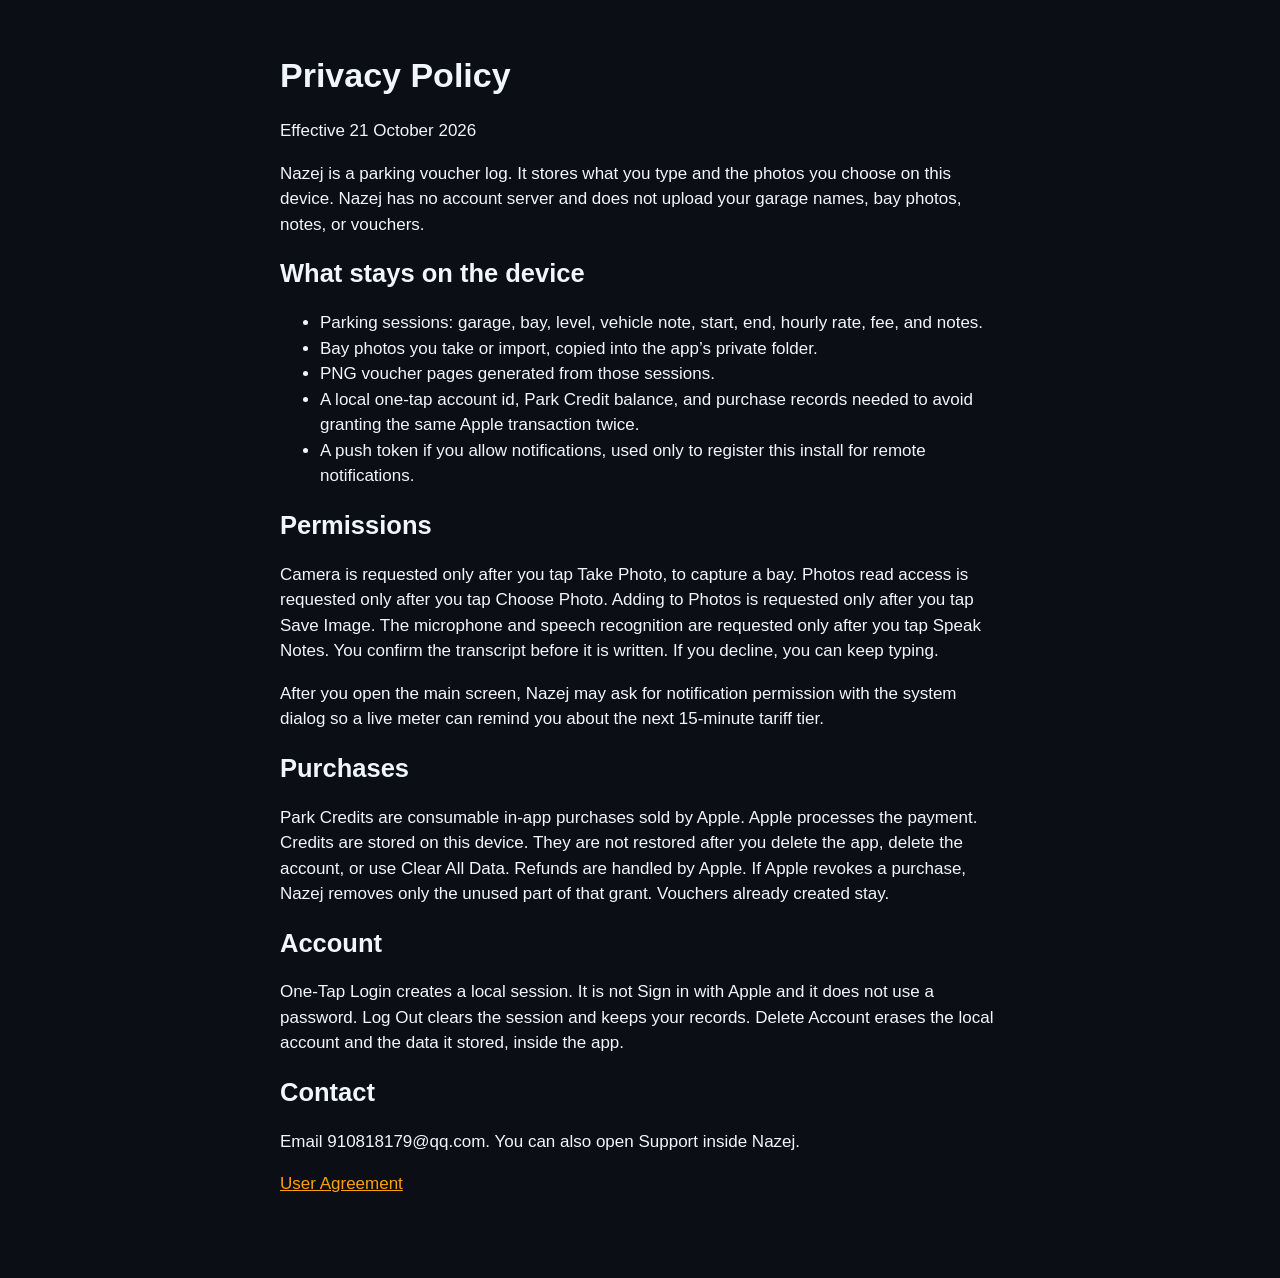
==== privacy-policy.html @ 73bc2fca "Publish Nazej privacy policy and user agreement. Co-authored-by: Cursor <cursoragent@cursor.com>" ====
<!DOCTYPE html>
<html lang="en">
<head>
  <meta charset="utf-8">
  <meta name="viewport" content="width=device-width, initial-scale=1">
  <title>Privacy Policy</title>
  <link rel="stylesheet" href="legal.css">
</head>
<body>
  <main>
    <h1>Privacy Policy</h1>
    <p>Effective 21 October 2026</p>
    <p>Nazej is a parking voucher log. It stores what you type and the photos you choose on this device. Nazej has no account server and does not upload your garage names, bay photos, notes, or vouchers.</p>
    <h2>What stays on the device</h2>
    <ul>
      <li>Parking sessions: garage, bay, level, vehicle note, start, end, hourly rate, fee, and notes.</li>
      <li>Bay photos you take or import, copied into the app’s private folder.</li>
      <li>PNG voucher pages generated from those sessions.</li>
      <li>A local one-tap account id, Park Credit balance, and purchase records needed to avoid granting the same Apple transaction twice.</li>
      <li>A push token if you allow notifications, used only to register this install for remote notifications.</li>
    </ul>
    <h2>Permissions</h2>
    <p>Camera is requested only after you tap Take Photo, to capture a bay. Photos read access is requested only after you tap Choose Photo. Adding to Photos is requested only after you tap Save Image. The microphone and speech recognition are requested only after you tap Speak Notes. You confirm the transcript before it is written. If you decline, you can keep typing.</p>
    <p>After you open the main screen, Nazej may ask for notification permission with the system dialog so a live meter can remind you about the next 15-minute tariff tier.</p>
    <h2>Purchases</h2>
    <p>Park Credits are consumable in-app purchases sold by Apple. Apple processes the payment. Credits are stored on this device. They are not restored after you delete the app, delete the account, or use Clear All Data. Refunds are handled by Apple. If Apple revokes a purchase, Nazej removes only the unused part of that grant. Vouchers already created stay.</p>
    <h2>Account</h2>
    <p>One-Tap Login creates a local session. It is not Sign in with Apple and it does not use a password. Log Out clears the session and keeps your records. Delete Account erases the local account and the data it stored, inside the app.</p>
    <h2>Contact</h2>
    <p>Email 910818179@qq.com. You can also open Support inside Nazej.</p>
    <p><a href="user-agreement.html">User Agreement</a></p>
  </main>
</body>
</html>
---- legal.css ----
:root { color-scheme: dark; }
body { margin: 0; background: #0B0E14; color: #F0F6FC; font: 17px/1.5 -apple-system, BlinkMacSystemFont, sans-serif; }
main { max-width: 720px; margin: 0 auto; padding: 32px 20px 64px; }
h1, h2 { line-height: 1.2; }
a { color: #FF9F0A; }
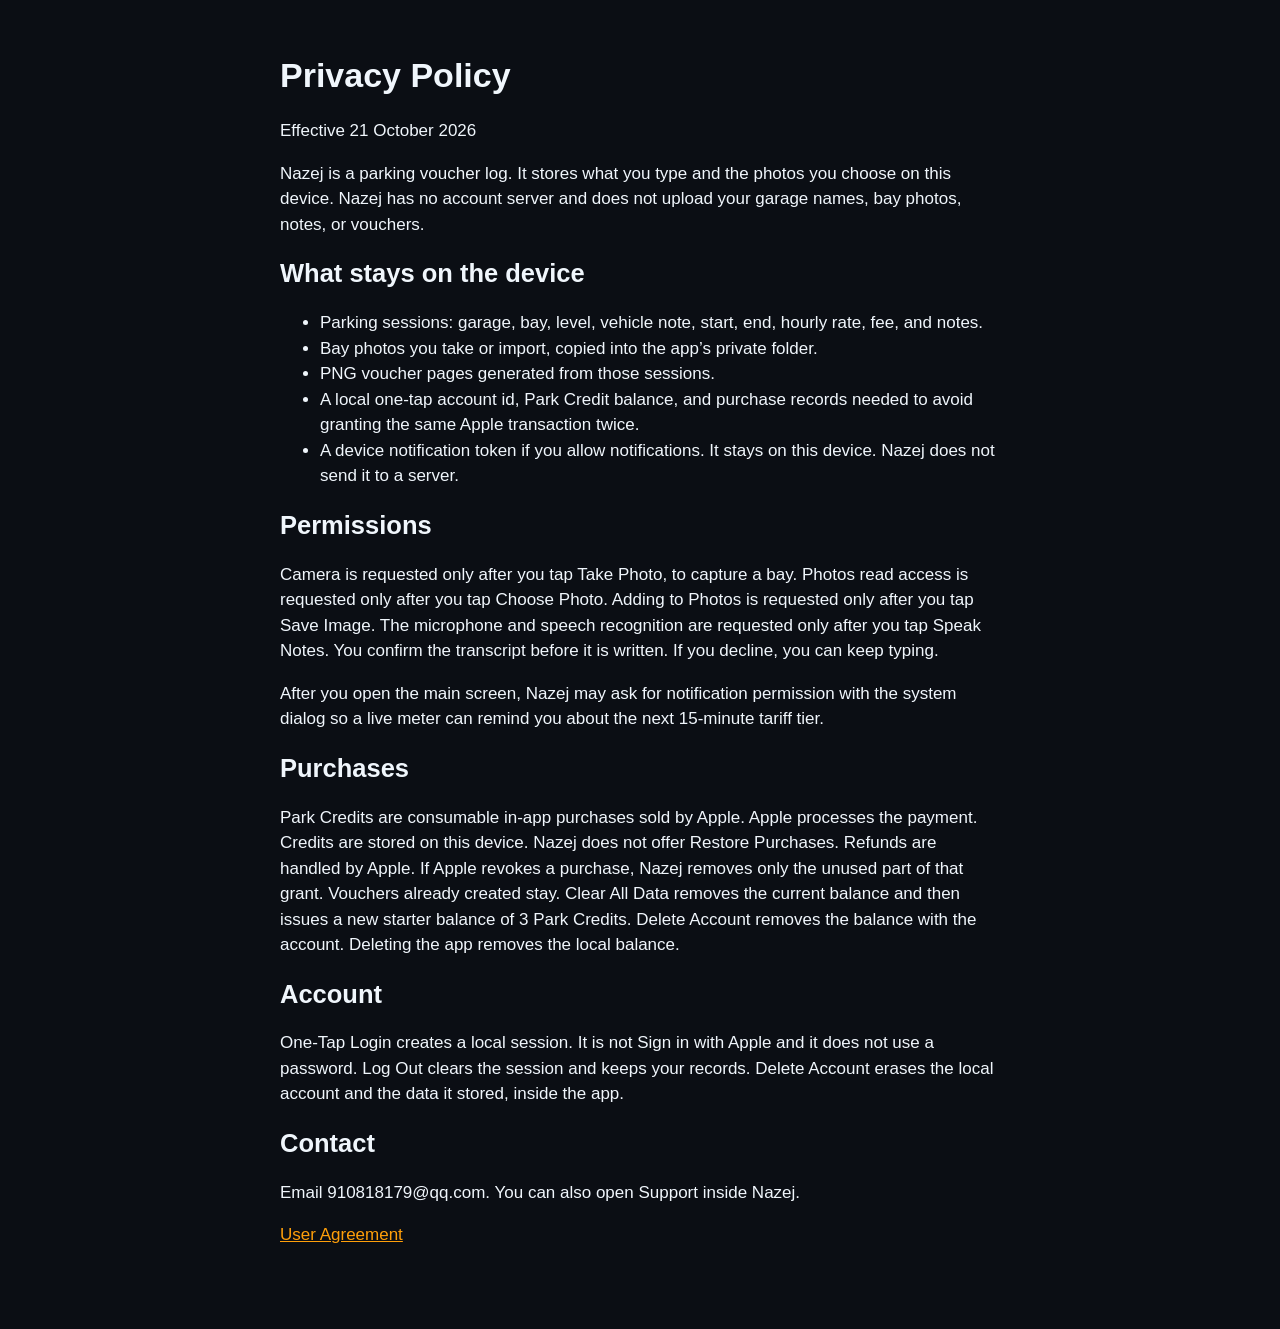
==== commit b001209a: "Match the privacy policy and user agreement to on-device credits and notifications. Co-authored-by: " ====
--- a/privacy-policy.html
+++ b/privacy-policy.html
@@ -17,13 +17,13 @@
       <li>Bay photos you take or import, copied into the app’s private folder.</li>
       <li>PNG voucher pages generated from those sessions.</li>
       <li>A local one-tap account id, Park Credit balance, and purchase records needed to avoid granting the same Apple transaction twice.</li>
-      <li>A push token if you allow notifications, used only to register this install for remote notifications.</li>
+      <li>A device notification token if you allow notifications. It stays on this device. Nazej does not send it to a server.</li>
     </ul>
     <h2>Permissions</h2>
     <p>Camera is requested only after you tap Take Photo, to capture a bay. Photos read access is requested only after you tap Choose Photo. Adding to Photos is requested only after you tap Save Image. The microphone and speech recognition are requested only after you tap Speak Notes. You confirm the transcript before it is written. If you decline, you can keep typing.</p>
     <p>After you open the main screen, Nazej may ask for notification permission with the system dialog so a live meter can remind you about the next 15-minute tariff tier.</p>
     <h2>Purchases</h2>
-    <p>Park Credits are consumable in-app purchases sold by Apple. Apple processes the payment. Credits are stored on this device. They are not restored after you delete the app, delete the account, or use Clear All Data. Refunds are handled by Apple. If Apple revokes a purchase, Nazej removes only the unused part of that grant. Vouchers already created stay.</p>
+    <p>Park Credits are consumable in-app purchases sold by Apple. Apple processes the payment. Credits are stored on this device. Nazej does not offer Restore Purchases. Refunds are handled by Apple. If Apple revokes a purchase, Nazej removes only the unused part of that grant. Vouchers already created stay. Clear All Data removes the current balance and then issues a new starter balance of 3 Park Credits. Delete Account removes the balance with the account. Deleting the app removes the local balance.</p>
     <h2>Account</h2>
     <p>One-Tap Login creates a local session. It is not Sign in with Apple and it does not use a password. Log Out clears the session and keeps your records. Delete Account erases the local account and the data it stored, inside the app.</p>
     <h2>Contact</h2>
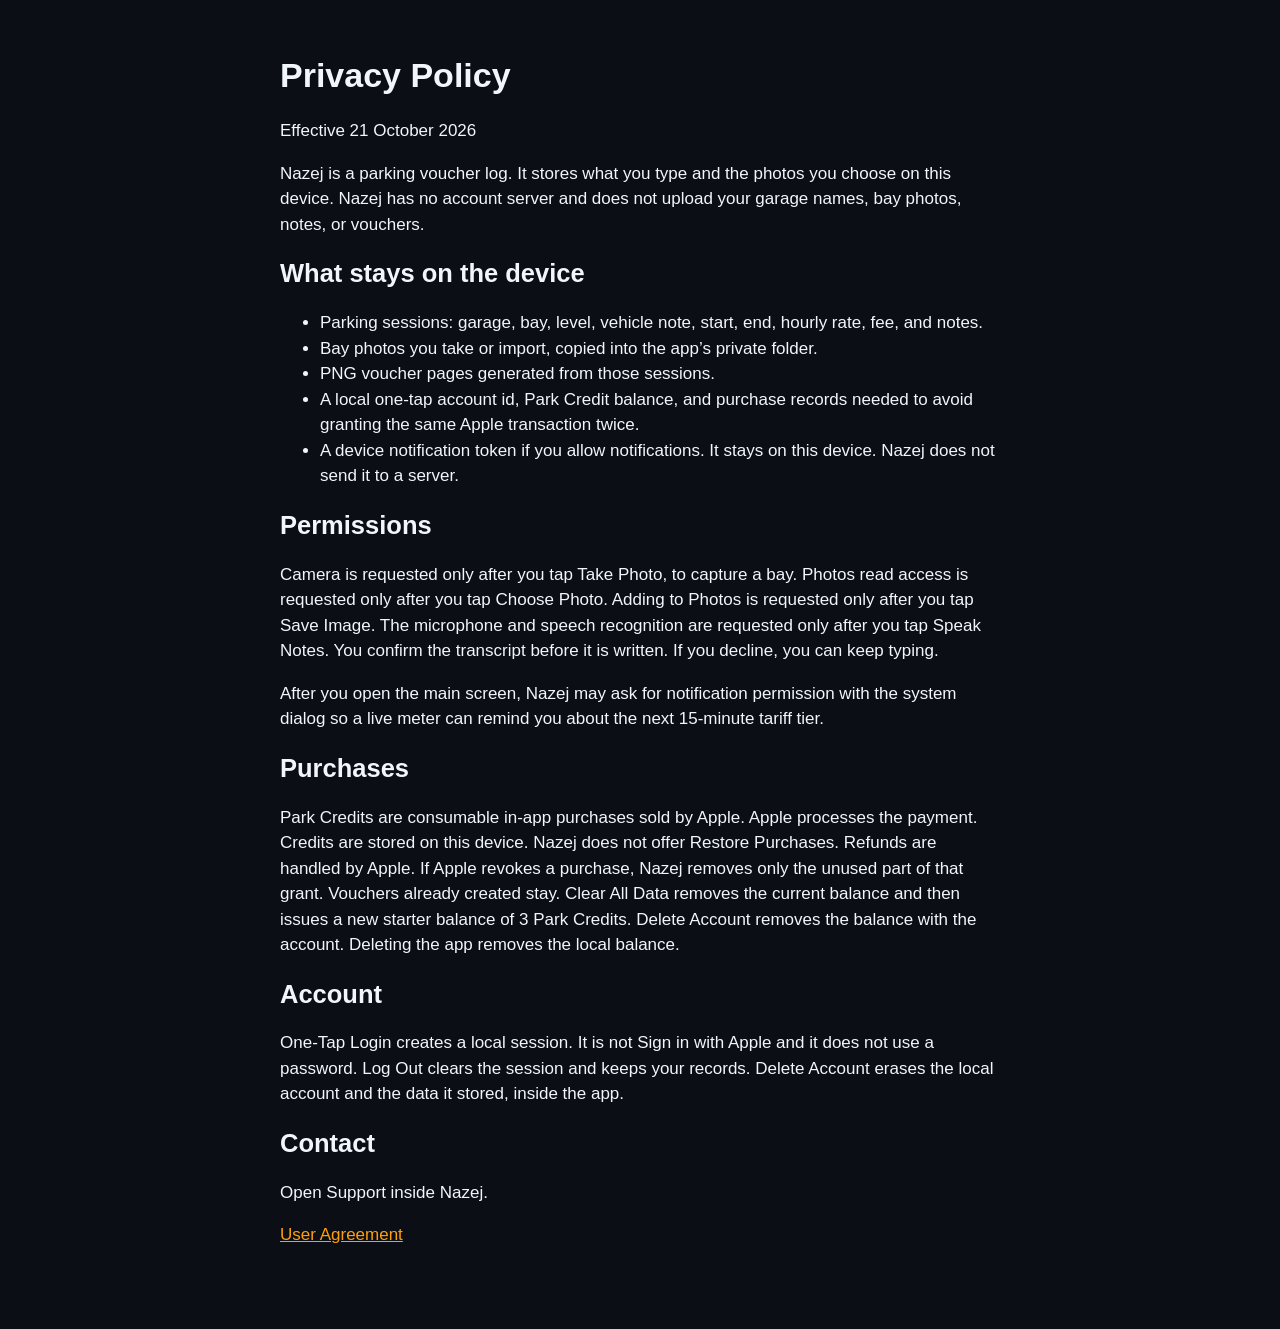
==== commit 5695ecf0: "Remove the contact email from the public legal pages. Co-authored-by: Cursor <cursoragent@cursor.com" ====
--- a/privacy-policy.html
+++ b/privacy-policy.html
@@ -27,7 +27,7 @@
     <h2>Account</h2>
     <p>One-Tap Login creates a local session. It is not Sign in with Apple and it does not use a password. Log Out clears the session and keeps your records. Delete Account erases the local account and the data it stored, inside the app.</p>
     <h2>Contact</h2>
-    <p>Email 910818179@qq.com. You can also open Support inside Nazej.</p>
+    <p>Open Support inside Nazej.</p>
     <p><a href="user-agreement.html">User Agreement</a></p>
   </main>
 </body>
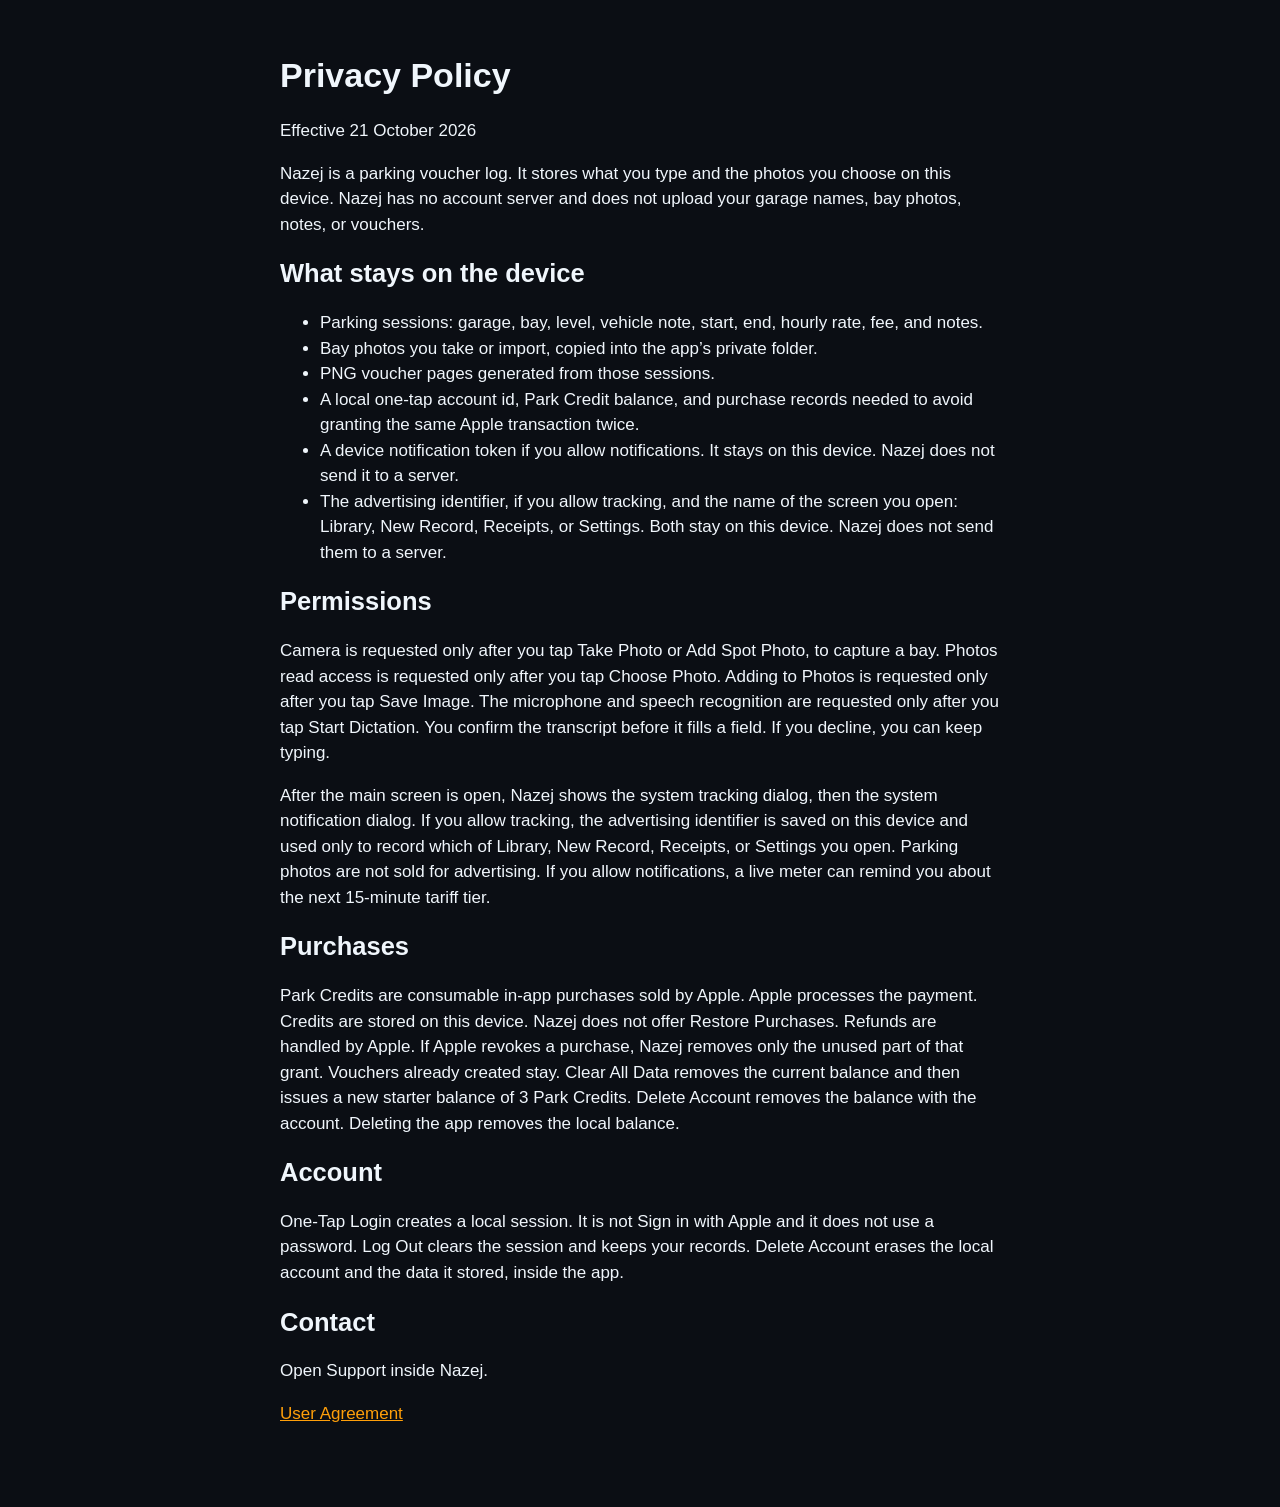
==== commit 2803ffe4: "Describe on-device tracking and the system notification prompt." ====
--- a/privacy-policy.html
+++ b/privacy-policy.html
@@ -18,10 +18,11 @@
       <li>PNG voucher pages generated from those sessions.</li>
       <li>A local one-tap account id, Park Credit balance, and purchase records needed to avoid granting the same Apple transaction twice.</li>
       <li>A device notification token if you allow notifications. It stays on this device. Nazej does not send it to a server.</li>
+      <li>The advertising identifier, if you allow tracking, and the name of the screen you open: Library, New Record, Receipts, or Settings. Both stay on this device. Nazej does not send them to a server.</li>
     </ul>
     <h2>Permissions</h2>
-    <p>Camera is requested only after you tap Take Photo, to capture a bay. Photos read access is requested only after you tap Choose Photo. Adding to Photos is requested only after you tap Save Image. The microphone and speech recognition are requested only after you tap Speak Notes. You confirm the transcript before it is written. If you decline, you can keep typing.</p>
-    <p>After you open the main screen, Nazej may ask for notification permission with the system dialog so a live meter can remind you about the next 15-minute tariff tier.</p>
+    <p>Camera is requested only after you tap Take Photo or Add Spot Photo, to capture a bay. Photos read access is requested only after you tap Choose Photo. Adding to Photos is requested only after you tap Save Image. The microphone and speech recognition are requested only after you tap Start Dictation. You confirm the transcript before it fills a field. If you decline, you can keep typing.</p>
+    <p>After the main screen is open, Nazej shows the system tracking dialog, then the system notification dialog. If you allow tracking, the advertising identifier is saved on this device and used only to record which of Library, New Record, Receipts, or Settings you open. Parking photos are not sold for advertising. If you allow notifications, a live meter can remind you about the next 15-minute tariff tier.</p>
     <h2>Purchases</h2>
     <p>Park Credits are consumable in-app purchases sold by Apple. Apple processes the payment. Credits are stored on this device. Nazej does not offer Restore Purchases. Refunds are handled by Apple. If Apple revokes a purchase, Nazej removes only the unused part of that grant. Vouchers already created stay. Clear All Data removes the current balance and then issues a new starter balance of 3 Park Credits. Delete Account removes the balance with the account. Deleting the app removes the local balance.</p>
     <h2>Account</h2>
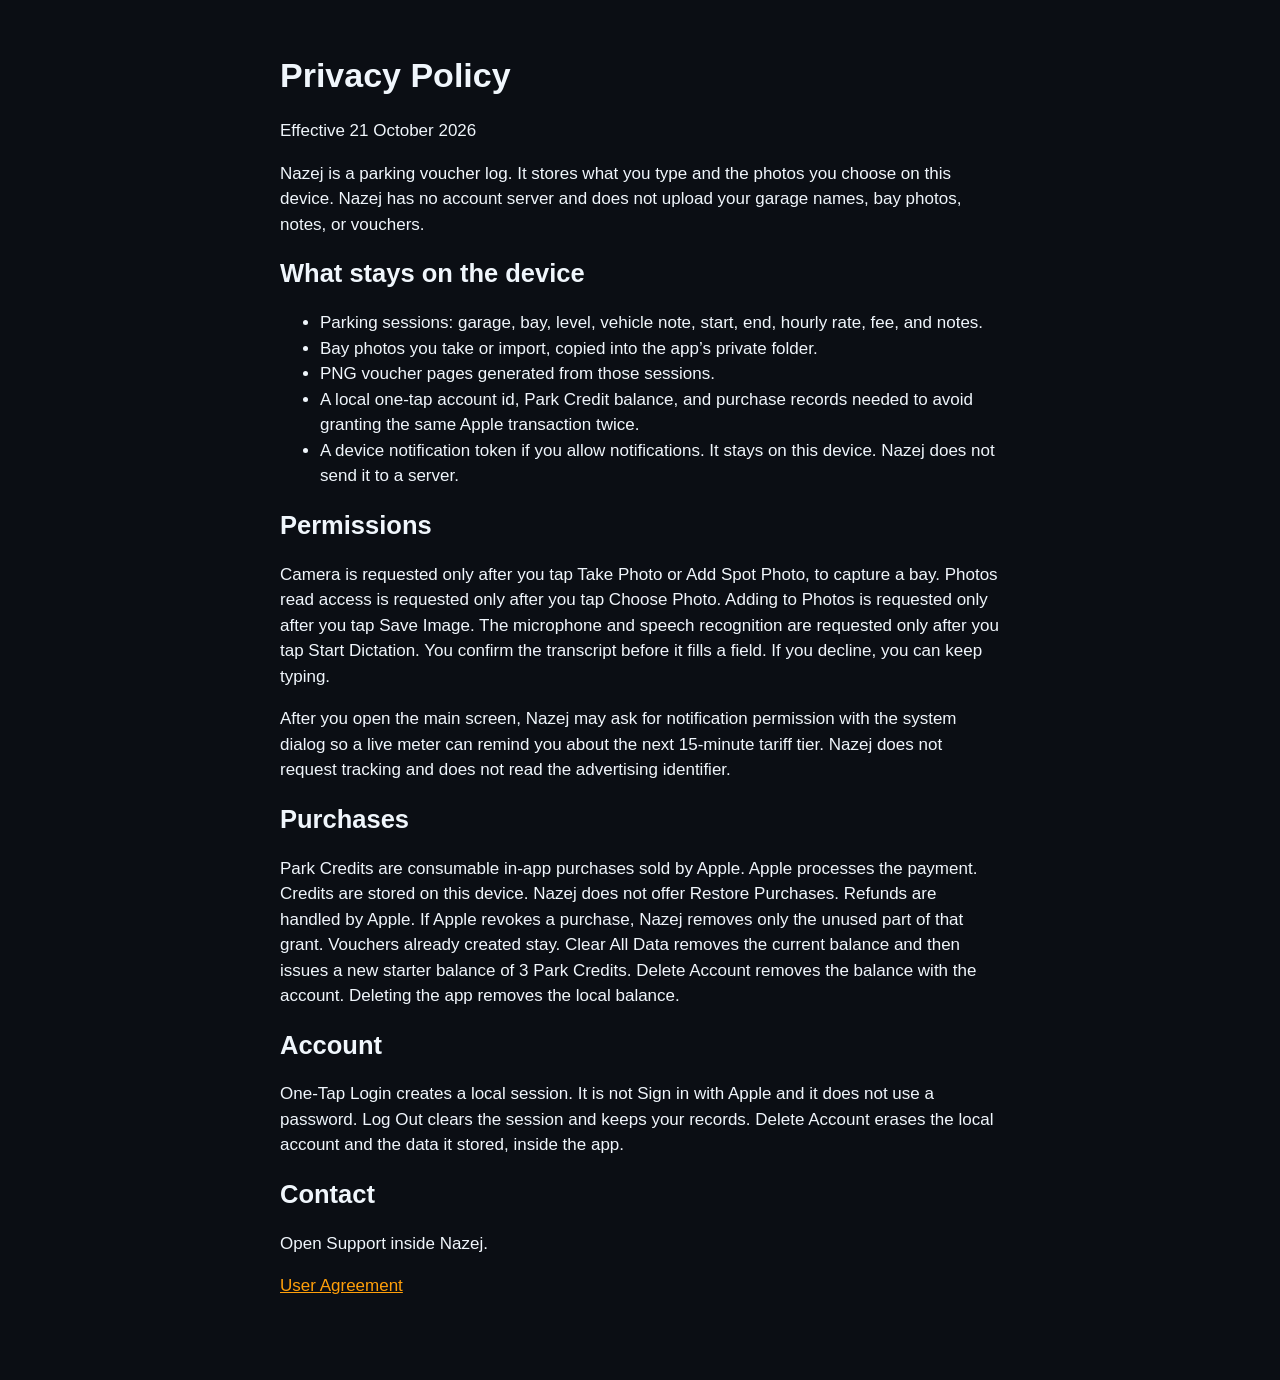
==== commit 4fff9354: "Remove tracking from the privacy policy." ====
--- a/privacy-policy.html
+++ b/privacy-policy.html
@@ -18,11 +18,10 @@
       <li>PNG voucher pages generated from those sessions.</li>
       <li>A local one-tap account id, Park Credit balance, and purchase records needed to avoid granting the same Apple transaction twice.</li>
       <li>A device notification token if you allow notifications. It stays on this device. Nazej does not send it to a server.</li>
-      <li>The advertising identifier, if you allow tracking, and the name of the screen you open: Library, New Record, Receipts, or Settings. Both stay on this device. Nazej does not send them to a server.</li>
     </ul>
     <h2>Permissions</h2>
     <p>Camera is requested only after you tap Take Photo or Add Spot Photo, to capture a bay. Photos read access is requested only after you tap Choose Photo. Adding to Photos is requested only after you tap Save Image. The microphone and speech recognition are requested only after you tap Start Dictation. You confirm the transcript before it fills a field. If you decline, you can keep typing.</p>
-    <p>After the main screen is open, Nazej shows the system tracking dialog, then the system notification dialog. If you allow tracking, the advertising identifier is saved on this device and used only to record which of Library, New Record, Receipts, or Settings you open. Parking photos are not sold for advertising. If you allow notifications, a live meter can remind you about the next 15-minute tariff tier.</p>
+    <p>After you open the main screen, Nazej may ask for notification permission with the system dialog so a live meter can remind you about the next 15-minute tariff tier. Nazej does not request tracking and does not read the advertising identifier.</p>
     <h2>Purchases</h2>
     <p>Park Credits are consumable in-app purchases sold by Apple. Apple processes the payment. Credits are stored on this device. Nazej does not offer Restore Purchases. Refunds are handled by Apple. If Apple revokes a purchase, Nazej removes only the unused part of that grant. Vouchers already created stay. Clear All Data removes the current balance and then issues a new starter balance of 3 Park Credits. Delete Account removes the balance with the account. Deleting the app removes the local balance.</p>
     <h2>Account</h2>
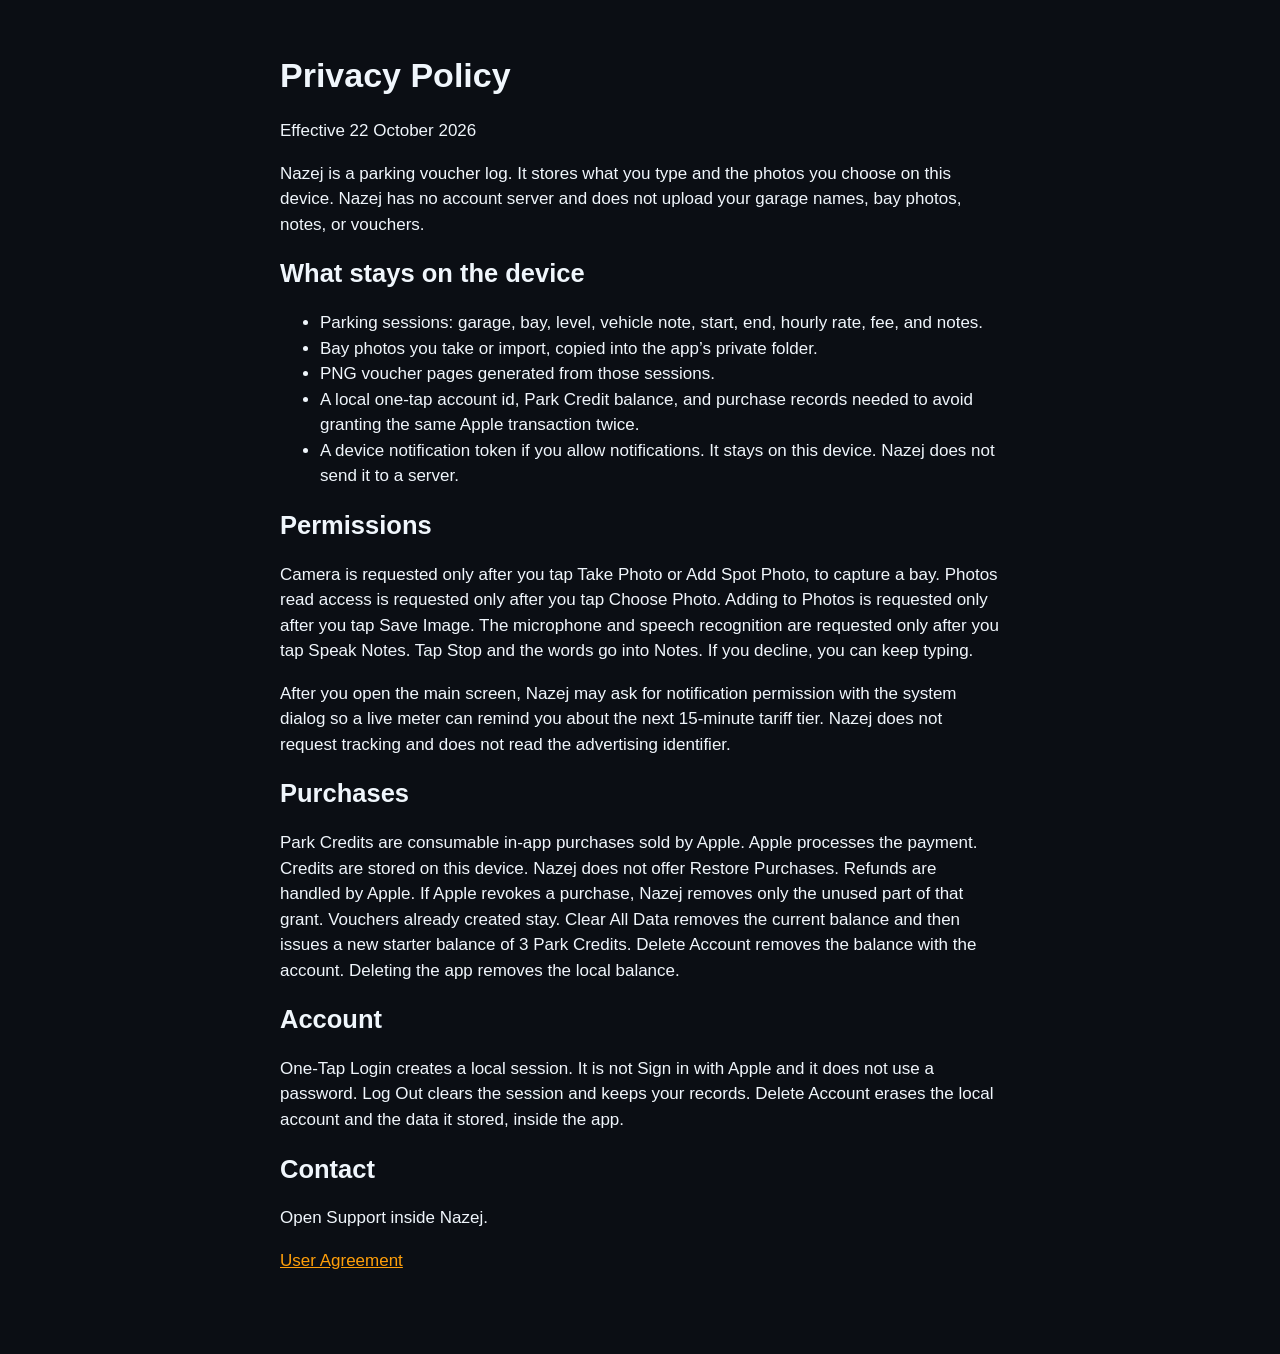
==== commit da7b2e0e: "Update the privacy policy to match Speak Notes. Co-authored-by: Cursor <cursoragent@cursor.com>" ====
--- a/privacy-policy.html
+++ b/privacy-policy.html
@@ -9,7 +9,7 @@
 <body>
   <main>
     <h1>Privacy Policy</h1>
-    <p>Effective 21 October 2026</p>
+    <p>Effective 22 October 2026</p>
     <p>Nazej is a parking voucher log. It stores what you type and the photos you choose on this device. Nazej has no account server and does not upload your garage names, bay photos, notes, or vouchers.</p>
     <h2>What stays on the device</h2>
     <ul>
@@ -20,7 +20,7 @@
       <li>A device notification token if you allow notifications. It stays on this device. Nazej does not send it to a server.</li>
     </ul>
     <h2>Permissions</h2>
-    <p>Camera is requested only after you tap Take Photo or Add Spot Photo, to capture a bay. Photos read access is requested only after you tap Choose Photo. Adding to Photos is requested only after you tap Save Image. The microphone and speech recognition are requested only after you tap Start Dictation. You confirm the transcript before it fills a field. If you decline, you can keep typing.</p>
+    <p>Camera is requested only after you tap Take Photo or Add Spot Photo, to capture a bay. Photos read access is requested only after you tap Choose Photo. Adding to Photos is requested only after you tap Save Image. The microphone and speech recognition are requested only after you tap Speak Notes. Tap Stop and the words go into Notes. If you decline, you can keep typing.</p>
     <p>After you open the main screen, Nazej may ask for notification permission with the system dialog so a live meter can remind you about the next 15-minute tariff tier. Nazej does not request tracking and does not read the advertising identifier.</p>
     <h2>Purchases</h2>
     <p>Park Credits are consumable in-app purchases sold by Apple. Apple processes the payment. Credits are stored on this device. Nazej does not offer Restore Purchases. Refunds are handled by Apple. If Apple revokes a purchase, Nazej removes only the unused part of that grant. Vouchers already created stay. Clear All Data removes the current balance and then issues a new starter balance of 3 Park Credits. Delete Account removes the balance with the account. Deleting the app removes the local balance.</p>
